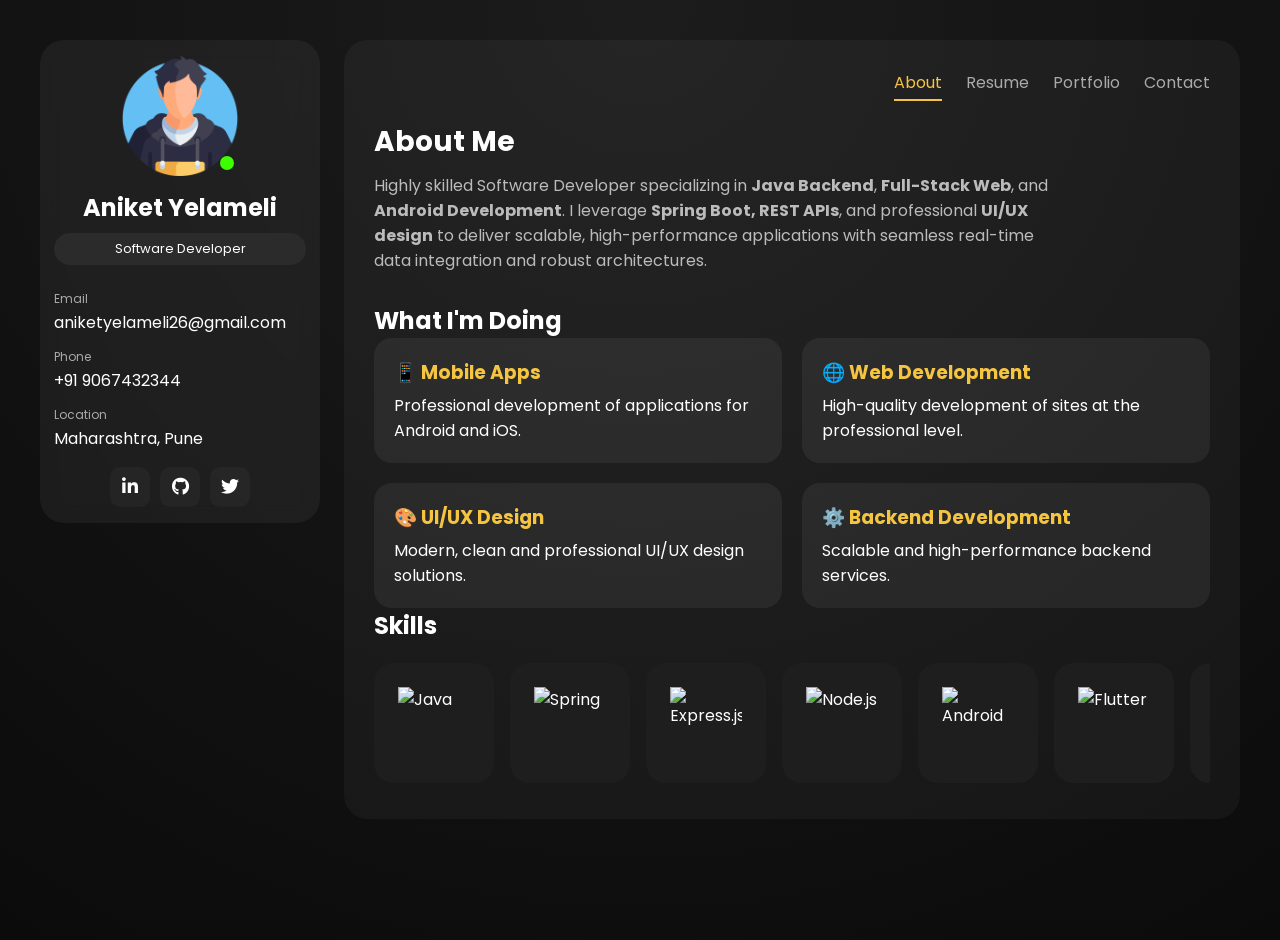
==== index.html @ 5f54858b "new porfolio" ====
<!DOCTYPE html>
<html lang="en">
<head>
  <meta charset="UTF-8" />
  <meta name="viewport" content="width=device-width, initial-scale=1.0" />
  <title>Aniket Yelameli | Portfolio</title>

  <!-- Fonts -->
  <link href="https://fonts.googleapis.com/css2?family=Poppins:wght@300;400;500;600&display=swap" rel="stylesheet">

  <!-- Icon library (Font Awesome free) -->
  <link rel="stylesheet" href="https://cdnjs.cloudflare.com/ajax/libs/font-awesome/6.4.0/css/all.min.css">
  <!-- Google Material Icons (for Android or other material icons) -->
  <link href="https://fonts.googleapis.com/icon?family=Material+Icons" rel="stylesheet">

  <!-- CSS -->
  <link rel="stylesheet" href="style.css" />
  <!-- Leaflet (OpenStreetMap) for interactive maps -->
  <link rel="stylesheet" href="https://unpkg.com/leaflet@1.9.4/dist/leaflet.css" />

</head>
<body>

<div class="container">

  <!-- ================= SIDEBAR ================= -->
  <aside class="sidebar">
    <div class="avatar">
      <img src="assets/avatar.png" alt="Aniket Yelameli">
      <span class="online"></span>
    </div>

    <h2>Aniket Yelameli</h2>
    <span class="role">Software Developer</span>

    <div class="info">
      <div class="info-item">
        <span>Email</span>
        <p>aniketyelameli26@gmail.com</p>
      </div>

      <div class="info-item">
        <span>Phone</span>
        <p>+91 9067432344</p>
      </div>

      <div class="info-item">
        <span>Location</span>
        <p>Maharashtra, Pune</p>
      </div>
    </div>

    <!-- Social links (replace usernames with yours) -->
    <div class="socials">
      <a class="social-link" href="https://www.linkedin.com/in/aniket-yelameli/" target="_blank" rel="noopener noreferrer" aria-label="LinkedIn">
        <i class="fab fa-linkedin-in" aria-hidden="true"></i>
      </a>
      <a class="social-link" href="https://github.com/Aniket-The-TechWhiz" target="_blank" rel="noopener noreferrer" aria-label="GitHub">
        <i class="fab fa-github" aria-hidden="true"></i>
      </a>
      <a class="social-link" href="https://twitter.com/your-username" target="_blank" rel="noopener noreferrer" aria-label="Twitter">
        <i class="fab fa-twitter" aria-hidden="true"></i>
      </a>
    </div>

    <button class="profile-toggle" aria-expanded="false">Show more</button>
  </aside>

  <!-- ================= MAIN ================= -->
  <main class="content">

    <!-- NAV -->
    <nav class="tabs">
      <a class="active" data-nav="about">About</a>
      <a data-nav="resume">Resume</a>
      <a data-nav="portfolio">Portfolio</a>
      <a data-nav="contact">Contact</a>
    </nav>

    <!-- ================= PAGES ================= -->
    <section class="section">

      <!-- ===== ABOUT ===== -->
      <div class="page active" data-page="about">
        <h1>About Me</h1>
        <div class="underline"></div>

        <p class="desc">
          Highly skilled Software Developer specializing in <b>Java Backend</b>, <b>Full-Stack Web</b>, 
            and <b>Android Development</b>. I leverage <b>Spring Boot, REST APIs</b>, and professional 
            <b>UI/UX design</b> to deliver scalable, high-performance applications with seamless 
            real-time data integration and robust architectures.
        </p>

        <h2 class="sub-title">What I'm Doing</h2>

        <div class="cards">
          <div class="card">
            <h3>📱 Mobile Apps</h3>
            <p>Professional development of applications for Android and iOS.</p>
          </div>

          <div class="card">
            <h3>🌐 Web Development</h3>
            <p>High-quality development of sites at the professional level.</p>
          </div>

          <div class="card">
            <h3>🎨 UI/UX Design</h3>
            <p>Modern, clean and professional UI/UX design solutions.</p>
          </div>

          <div class="card">
            <h3>⚙️ Backend Development</h3>
            <p>Scalable and high-performance backend services.</p>
          </div>
        </div>

        <h2 class="sub-title">Skills</h2>

        <div class="skills" aria-label="Skills carousel">
          <!-- App / Mobile (using Simple Icons CDN) -->
           <div class="skill"><img src="https://cdn.jsdelivr.net/gh/devicons/devicon/icons/java/java-original.svg" alt="Java"></div>
            <div class="skill"><img src="https://cdn.jsdelivr.net/gh/devicons/devicon/icons/spring/spring-original.svg" alt="Spring"></div>
            <div class="skill"><img src="https://cdn.simpleicons.org/express" alt="Express.js"></div>
          <div class="skill"><img src="https://cdn.simpleicons.org/nodedotjs" alt="Node.js"></div>

          <div class="skill"><img src="https://cdn.simpleicons.org/android" alt="Android"></div>
          <div class="skill"><img src="https://cdn.simpleicons.org/flutter" alt="Flutter"></div>
          <div class="skill"><img src="https://cdn.simpleicons.org/dart" alt="Dart"></div>


          <!-- Web -->
          <div class="skill"><img src="https://cdn.simpleicons.org/html5" alt="HTML5"></div>
          <div class="skill"><img src="https://cdn.jsdelivr.net/gh/devicons/devicon/icons/css3/css3-original.svg" alt="CSS3"></div>
          <div class="skill"><img src="https://cdn.simpleicons.org/javascript" alt="JavaScript"></div>
          <div class="skill"><img src="https://cdn.simpleicons.org/react" alt="React"></div>


          <!-- Backend / Tools -->

          <div class="skill"><img src="https://cdn.simpleicons.org/mysql" alt="MySQL"></div>
          <div class="skill"><img src="https://cdn.simpleicons.org/mongodb" alt="MongoDB"></div>

          <div class="skill"><img src="https://cdn.simpleicons.org/git" alt="Git"></div>
          <div class="skill"><img src="https://cdn.simpleicons.org/postman" alt="Postman"></div>
          <div class="skill"><img src="https://cdn.jsdelivr.net/gh/devicons/devicon/icons/maven/maven-original.svg" alt="Maven"></div>



        </div>
      </div>

      <!-- ===== RESUME ===== -->
      <div class="page" data-page="resume">
        <h1>Resume</h1>
        <div class="underline"></div>

        <div class="resume-block">
          <h2>Education</h2>

          <div class="timeline">
            <div class="timeline-item">
              <span class="dot"></span>
              <div>
                <h3>Trinity Academy of Engineering</h3>
                <p>B.E. in Computer Engineering • 2024 — 2027</p>
              </div>
            </div>

            <div class="timeline-item">
              <span class="dot"></span>
              <div>
                <h3>Jayawantrao Sawant Polytechnic</h3>
                <p>Diploma in Computer Engineering • 2021 — 2024</p>
              </div>
            </div>
          </div>
        </div>

        <div class="resume-block">
          <h2>Experience</h2>

          <div class="timeline">

            <div class="timeline-item">
              <span class="dot"></span>
              <div>
                <h3>Java Development Intern — ShadowFox</h3>
                <p>Aug 2025 — Sep 2025</p>
                <ul>
                  <li>Built a real-time chat application using Core Java and Socket Programming</li>
                  <li>Implemented client–server communication with multithreading</li>
                </ul>
              </div>
            </div>

            <div class="timeline-item">
              <span class="dot"></span>
              <div>
                <h3>Android Developer — Proazure Software Solutions Pvt. Ltd.</h3>
                <p>Jun 2023 — Jul 2023</p>
                <ul>
                  <li>Developed an Earthquake Alert System Android application</li>
                  <li>Integrated Arduino sensor data and real-time alert visualization</li>
                </ul>
              </div>
            </div>

          </div>
        </div>
        <!-- Resume download -->
        <div class="resume-download">
          <a href="assets/resume.pdf" download class="download-btn" aria-label="Download resume">Download Resume</a>
        </div>
      </div>

      <!-- ===== PORTFOLIO ===== -->
      <div class="page" data-page="portfolio">
        <h1>Portfolio</h1>
        <div class="underline"></div>

        <div class="portfolio-filters">
          <span class="filter active" data-filter="all">All</span>
          <span class="filter" data-filter="app">Applications</span>
          <span class="filter" data-filter="web">Web</span>
          <span class="filter" data-filter="uiux">UI/UX</span>
        </div>

        <div class="portfolio-grid">
          <div class="portfolio-card" data-type="app">
            <a class="project-link" href="#" target="_blank" rel="noopener noreferrer">
              <img src="assets/earthquake.jpg" alt="Earthquake Alert App">
              <h3>Earthquake Alert App </h3>
              <p>Applications</p>
            </a>
          </div>

          <div class="portfolio-card" data-type="app">
            <a class="project-link" href="#" target="_blank" rel="noopener noreferrer">
              <img src="assets/trav.png" alt="Traveling App">
              <h3>Traveling App </h3>
              <p>Applications</p>
            </a>
          </div>

          <div class="portfolio-card" data-type="app">
            <a class="project-link" href="#" target="_blank" rel="noopener noreferrer">
              <img src="assets/chat.png" alt="Chat App">
              <h3>Chat App </h3>
              <p>Applications</p>
            </a>
          </div>

          <div class="portfolio-card" data-type="app">
            <a class="project-link" href="#" target="_blank" rel="noopener noreferrer">
              <img src="assets/agri.png" alt="Krishirath App">
              <h3>Krishirath App</h3>
              <p>Applications</p>
            </a>
          </div>

          <div class="portfolio-card" data-type="web">
            <a class="project-link" href="#" target="_blank" rel="noopener noreferrer">
              <img src="assets/edu.jpeg" alt="Edu Platform">
              <h3>Edu Platform</h3>
              <p>Web</p>
            </a>
          </div>

          <div class="portfolio-card" data-type="web">
            <a class="project-link" href="#" target="_blank" rel="noopener noreferrer">
              <img src="assets/idp.jpeg" alt="IDP Generation System">
              <h3>IDP Generation System</h3>
              <p>Web</p>
            </a>
          </div>

          <div class="portfolio-card" data-type="web">
            <a class="project-link" href="#" target="_blank" rel="noopener noreferrer">
              <img src="assets/ecom.jpeg" alt="E-Commerce Platform">
              <h3>E-Commerce Platform</h3>
              <p>Web</p>
            </a>
          </div>

          <div class="portfolio-card" data-type="web">
            <a class="project-link" href="#" target="_blank" rel="noopener noreferrer">
              <img src="assets/realestate.jpeg" alt="Real Estate Platform">
              <h3>Real Estate Platform</h3>
              <p>Web</p>
            </a>
          </div>

          <div class="portfolio-card" data-type="web">
            <a class="project-link" href="#" target="_blank" rel="noopener noreferrer">
              <img src="assets/gdg.png" alt="GDGoC TAE Website">
              <h3>GDGoC TAE Website</h3>
              <p>Web</p>
            </a>
          </div>
        </div>
      </div>

      
      <!-- ===== CONTACT ===== -->
 <div class="page" data-page="contact">
  <h1>Contact</h1>
  <div class="underline"></div>

  <div class="contact-grid">
    <div class="map-card">
      <div id="map" aria-label="Map showing location"></div>
      <p class="map-fallback">If the map doesn't load, <a href="https://maps.app.goo.gl/5RehhEoPbHLemxyK8?g_st=aw" target="_blank" rel="noopener noreferrer">open in Google Maps</a>.</p>
    </div>

    <form id="contact-form" class="contact-form">
      <input id="c-name" name="name" type="text" placeholder="Full name" required>
      <input id="c-email" name="email" type="email" placeholder="Email address" required>
      <input id="c-subject" name="subject" type="text" placeholder="Subject">
      <textarea id="c-message" name="message" placeholder="Your Message" required></textarea>
      <button id="c-submit" type="submit">Send Message</button>
      <div id="contact-status" style="margin-top: 10px; color: #f5c542; font-size: 14px;" aria-live="polite"></div>
    </form>
  </div>
</div>

    </section>
  </main>
</div>

  <!-- MOBILE NAV (visible on small screens) -->
  <nav class="mobile-nav" aria-label="Mobile Navigation">
    <a data-nav="about" class="active">About</a>
    <a data-nav="resume">Resume</a>
    <a data-nav="portfolio">Portfolio</a>
    <a data-nav="contact">Contact</a>
  </nav>

<!-- JS -->
<!-- Leaflet JS -->
<script src="https://unpkg.com/leaflet@1.9.4/dist/leaflet.js"></script>
<script src="script.js"></script>

</body>
</html>
---- style.css ----
* {
  margin: 0;
  padding: 0;
  box-sizing: border-box;
  font-family: 'Poppins', sans-serif;
}

body {
  background: radial-gradient(circle at top, #1c1c1c, #0b0b0b);
  color: #fff;
  min-height: 100vh;
}

.container {
  display: flex;
  max-width: 1200px;
  margin: 40px auto;
  gap: 24px;
}

.sidebar {
  flex: 0 0 280px;
}

/* Hide the mobile profile toggle on larger screens; only show under mobile media query */
.profile-toggle {
  display: none;
}


/* SIDEBAR */
.sidebar {
  width: 280px;
  background: rgba(255,255,255,0.05);
  border-radius: 24px;
  padding: 16px 14px;
  text-align: center;
  backdrop-filter: blur(10px);
  display: flex;
  flex-direction: column;
  justify-content: flex-start;
}

.avatar {
  position: relative;
  width: 120px;
  height: 120px;
  margin: auto;
  margin-bottom: 8px;
}

.avatar img {
  width: 100%;
  border-radius: 20px;
}

.online {
  position: absolute;
  bottom: 6px;
  right: 6px;
  width: 14px;
  height: 14px;
  background: #3cff00;
  border-radius: 50%;
}

/* Online pulsing animation */
.online {
  box-shadow: 0 0 0 rgba(60,255,0,0.6);
  animation: pulseOnline 1.6s infinite ease-in-out;
}

@keyframes pulseOnline {
  0% {
    box-shadow: 0 0 0 0 rgba(60,255,0,0.6);
    transform: scale(1);
  }
  50% {
    box-shadow: 0 0 0 8px rgba(60,255,0,0);
    transform: scale(1.05);
  }
  100% {
    box-shadow: 0 0 0 0 rgba(60,255,0,0.6);
    transform: scale(1);
  }
}

@media (prefers-reduced-motion: reduce) {
  .online {
    animation: none;
  }
}

.sidebar h2 {
  margin-top: 6px;
}

.role {
  background: #2b2b2b;
  padding: 6px 12px;
  border-radius: 20px;
  font-size: 13px;
  display: inline-block;
  margin: 8px 0;
}

.socials {
  margin-top: 8px;
  display: flex;
  justify-content: center;
  gap: 10px;
}

.social-link {
  display: inline-flex;
  align-items: center;
  justify-content: center;
  width: 40px;
  height: 40px;
  border-radius: 10px;
  background: rgba(255,255,255,0.03);
  color: inherit;
  text-decoration: none;
  transition: background 160ms ease, transform 120ms ease;
}

.social-link i {
  font-size: 18px;
}

.social-link:hover {
  background: rgba(245,197,66,0.14);
  transform: translateY(-3px);
}

.info {
  margin-top: 12px;
  text-align: left;
}

.info-item {
  margin-bottom: 8px;
}

.info-item span {
  color: #aaa;
  font-size: 12px;
}

/* CONTENT */
.content {
  flex: 1;
  background: rgba(255,255,255,0.04);
  border-radius: 24px;
  padding: 30px;
}

/* Modern, subtle overlay scrollbar for main content */
.content {
  scrollbar-width: thin; /* Firefox */
  scrollbar-color: rgba(255,255,255,0.06) transparent;
}

.content::-webkit-scrollbar {
  width: 8px;
  height: 8px;
}

.content::-webkit-scrollbar-track {
  background: transparent;
}

.content::-webkit-scrollbar-thumb {
  background: rgba(255,255,255,0.06);
  border-radius: 8px;
  transition: background 160ms ease;
}

.content:hover::-webkit-scrollbar-thumb {
  background: rgba(255,255,255,0.18);
}

/* Optional: make scrollbar slightly more visible while focusing the content */
.content:focus-within::-webkit-scrollbar-thumb {
  background: rgba(255,255,255,0.18);
}

/* NAV */
.tabs {
  display: flex;
  gap: 24px;
  justify-content: flex-end;
  margin-bottom: 20px;
}

.tabs a {
  color: #aaa;
  cursor: pointer;
}

.tabs a.active {
  color: #f5c542;
}

/* SECTION */
.section h1 {
  font-size: 28px;
  margin-bottom: 10px;
}

.desc {
  color: #bbb;
  max-width: 700px;
  margin-bottom: 30px;
}

/* CARDS */
.cards {
  display: grid;
  grid-template-columns: repeat(2, 1fr);
  gap: 20px;
}

.card {
  background: rgba(255,255,255,0.06);
  border-radius: 18px;
  padding: 20px;
}

.card h3 {
  color: #f5c542;
  margin-bottom: 6px;
}

/* SKILLS */
.skills {
  display: flex;
  gap: 16px;
  margin-top: 20px;
  overflow-x: auto;
  -webkit-overflow-scrolling: touch;
  padding-bottom: 6px;
  scroll-snap-type: x mandatory;
  scrollbar-width: thin;
  scrollbar-color: rgba(255,255,255,0.2) transparent;
}

.skill {
  flex: 0 0 auto;
  width: 120px;
  height: 120px;
  background: #1e1e1e;
  border-radius: 20px;
  display: grid;
  place-items: center;
  scroll-snap-align: center;
}

.skill img {
  width: 72px;
  height: 72px;
  object-fit: contain;
  display: block;
}

/* Ensure SVG icons inherit a neutral background and scale nicely */
.skill img svg {
  width: 100%;
  height: 100%;
}

/* Webkit scrollbar styles for the skills row */
.skills::-webkit-scrollbar {
  height: 8px;
}
.skills::-webkit-scrollbar-track {
  background: transparent;
}
.skills::-webkit-scrollbar-thumb {
  background: rgba(255,255,255,0.18);
  border-radius: 8px;
}

/* RESUME */
.resume-block {
  margin-top: 30px;
}

.resume-block h2 {
  margin-bottom: 20px;
  color: #f5c542;
}

.timeline {
  position: relative;
  padding-left: 20px;
}

.timeline::before {
  content: "";
  position: absolute;
  left: 4px;
  top: 0;
  width: 2px;
  height: 100%;
  background: rgba(255,255,255,0.1);
}

.timeline-item {
  display: flex;
  gap: 16px;
  margin-bottom: 26px;
}

.timeline-item .dot {
  width: 10px;
  height: 10px;
  background: #f5c542;
  border-radius: 50%;
  margin-top: 6px;
}

.timeline-item h3 {
  font-size: 15px;
}

.timeline-item p {
  font-size: 13px;
  color: #aaa;
  margin-bottom: 6px;
}

.timeline-item ul {
  padding-left: 18px;
  color: #bbb;
  font-size: 13px;
}

/* PORTFOLIO */
.portfolio-filters {
  display: flex;
  gap: 20px;
  margin: 20px 0 30px;
  font-size: 14px;
}

.filter {
  cursor: pointer;
  color: #aaa;
}

.filter.active {
  color: #f5c542;
}

.portfolio-grid {
  display: grid;
  grid-template-columns: repeat(3, 1fr);
  gap: 22px;
}

.portfolio-card {
  background: #ffffff;
  border-radius: 18px;
  padding: 24px;
  text-align: center;
  transition: 0.3s ease;
}

/* Hover overlay with eye icon */
.portfolio-card {
  position: relative;
  overflow: hidden;
  cursor: pointer;
}

.portfolio-card::before {
  content: "";
  position: absolute;
  inset: 0;
  background: rgba(0,0,0,0.5);
  opacity: 0;
  transition: opacity 200ms ease;
  z-index: 1;
}

.portfolio-card::after {
  content: "👁";
  position: absolute;
  left: 50%;
  top: 50%;
  transform: translate(-50%, -50%) scale(0.9);
  font-size: 26px;
  color: #fff;
  opacity: 0;
  transition: opacity 180ms ease, transform 180ms ease;
  z-index: 2;
}

.portfolio-card:hover::before,
.portfolio-card:focus-within::before {
  opacity: 1;
}

.portfolio-card:hover::after,
.portfolio-card:focus-within::after {
  opacity: 1;
  transform: translate(-50%, -50%) scale(1);
}

.portfolio-card img {
  max-width: 120px;
  margin-bottom: 16px;
}

.portfolio-card .project-link {
  color: inherit;
  text-decoration: none;
  display: block;
  padding: 12px;
}

.portfolio-card .project-link h3 {
  color: #000;
  margin: 8px 0 6px;
}

.portfolio-card .project-link p {
  color: #555;
  margin: 0;
}

.portfolio-card h3 {
  color: #000;
  font-size: 15px;
}

.portfolio-card p {
  color: #555;
  font-size: 13px;
}

.portfolio-card:hover {
  transform: translateY(-6px);
}

/* COLOR VARIANTS */
.portfolio-card.dark {
  background: #000;
}

.portfolio-card.dark h3,
.portfolio-card.dark p {
  color: #fff;
}

.portfolio-card.pink {
  background: #d81b8c;
}

.portfolio-card.red {
  background: #e11d2e;
}

.portfolio-card.pink h3,
.portfolio-card.red h3,
.portfolio-card.pink p,
.portfolio-card.red p {
  color: #fff;
}
/* BLOG */
.blog-grid {
  display: grid;
  grid-template-columns: 2fr 1fr;
  gap: 22px;
}

.blog-card {
  background: #1c1c1c;
  border-radius: 20px;
  padding: 26px;
  transition: 0.3s;
}

.blog-card:hover {
  transform: translateY(-6px);
}

.blog-card .tag {
  font-size: 12px;
  color: #f5c542;
}

.blog-card .date {
  font-size: 12px;
  color: #aaa;
  display: block;
  margin-top: 12px;
}

.blog-card h2 {
  margin: 14px 0;
  font-size: 22px;
}

.blog-card h3 {
  margin: 14px 0;
  font-size: 16px;
}

.blog-card p {
  color: #bbb;
  font-size: 14px;
}

/* FEATURED */
.blog-card.featured {
  background: linear-gradient(135deg, #7c3aed, #9333ea);
}
/* CONTACT */
.contact-grid {
  display: grid;
  grid-template-columns: 1fr 1fr;
  gap: 22px;
}

.map-card {
  border-radius: 20px;
  overflow: hidden;
}

/* Map styles */
#map {
  width: 100%;
  height: 320px;
  border-radius: 12px;
  overflow: hidden;
  margin-bottom: 8px;
}

.map-fallback {
  font-size: 14px;
  color: #bbb;
}

/* Pulsing marker using a DivIcon */
.pulse-marker {
  position: relative;
  width: 20px;
  height: 20px;
  margin-left: -10px; /* center horizontally */
  margin-top: -10px;  /* center vertically */
}
.pulse-marker::before {
  content: "";
  position: absolute;
  left: 50%;
  top: 50%;
  width: 20px;
  height: 20px;
  transform: translate(-50%, -50%);
  background: #f5c542;
  border-radius: 50%;
  box-shadow: 0 0 0 rgba(245,197,66,0.7);
  animation: pulse 1.6s infinite;
}
.pulse-marker::after {
  content: "";
  position: absolute;
  left: 50%;
  top: 50%;
  width: 8px;
  height: 8px;
  transform: translate(-50%, -50%);
  background: #fff;
  border-radius: 50%;
}

@keyframes pulse {
  0% {
    box-shadow: 0 0 0 0 rgba(245,197,66,0.9);
    transform: translate(-50%, -50%) scale(1);
  }
  70% {
    box-shadow: 0 0 0 16px rgba(245,197,66,0);
    transform: translate(-50%, -50%) scale(1.05);
  }
  100% {
    box-shadow: 0 0 0 0 rgba(245,197,66,0);
    transform: translate(-50%, -50%) scale(1);
  }
}

.map-card iframe {
  width: 100%;
  height: 100%;
  min-height: 340px;
  border: 0;
}

.contact-form {
  background: #1c1c1c;
  border-radius: 20px;
  padding: 26px;
  display: flex;
  flex-direction: column;
  gap: 16px;
}

.contact-form input,
.contact-form textarea {
  background: #000;
  border: none;
  border-radius: 14px;
  padding: 14px;
  color: #fff;
  font-size: 14px;
}

.contact-form textarea {
  resize: none;
  height: 120px;
}

.contact-form button {
  background: #f5c542;
  color: #000;
  border: none;
  padding: 14px;
  border-radius: 14px;
  font-weight: 600;
  cursor: pointer;
}

.contact-form button:hover {
  opacity: 0.85;
}

/* Resume download button */
.resume-download {
  margin-top: 20px;
}

.download-btn {
  display: inline-block;
  background: #f5c542;
  color: #000;
  padding: 12px 20px;
  border-radius: 12px;
  font-weight: 600;
  text-decoration: none;
}

.download-btn:hover {
  opacity: 0.9;
}
/* MOBILE NAV */
.mobile-nav {
  display: none;
}

/* RESPONSIVE */
@media (max-width: 900px) {

  .container {
    flex-direction: column;
    margin: 0;
    padding: 14px;
  }

  .sidebar {
    width: 100%;
    display: flex;
    flex-direction: column;
    align-items: center;
    gap: 12px;
    padding: 16px;
  }

  /* On mobile hide most profile details; show image and role only */
  .sidebar h2,
  .sidebar .info,
  .socials {
    display: none;
  }

  /* Show more toggle visible on mobile */
  .profile-toggle {
    display: inline-block;
    margin-left: auto;
    background: transparent;
    color: #f5c542;
    border: 1px solid rgba(255,255,255,0.06);
    padding: 6px 10px;
    border-radius: 10px;
    font-size: 13px;
    cursor: pointer;
  }

  /* When expanded, reveal the hidden profile details and stack vertically */
  .sidebar.expanded h2,
  .sidebar.expanded .info,
  .sidebar.expanded .socials {
    display: block;
    width: 100%;
    text-align: center;
  }

  /* Make the info items stack and center on mobile */
  .sidebar.expanded .info {
    text-align: center;
    margin-top: 12px;
  }

  .sidebar.expanded .info .info-item {
    display: block;
  }

  .sidebar.expanded .socials {
    display: flex;
    justify-content: center;
    gap: 12px;
    margin-top: 10px;
  }

  .avatar {
    width: 96px;
    height: 96px;
  }

  .role {
    font-size: 12px;
  }

  .content {
    padding: 20px;
  }

  .tabs {
    display: none;
  }

  /* MOBILE NAV */
  .mobile-nav {
    display: flex;
    justify-content: space-around;
    position: fixed;
    bottom: 0;
    left: 0;
    right: 0;
    background: #000;
    padding: 14px 0;
    border-top: 1px solid #222;
    z-index: 999;
  }

  .mobile-nav a {
    font-size: 12px;
    color: #aaa;
    text-decoration: none;
    display: flex;
    flex-direction: column;
    align-items: center;
    gap: 4px;
    font-size: 12px;
  }

  .mobile-nav a.active {
    color: #f5c542;
  }

  /* GRIDS */
  .cards,
  .blog-grid,
  .contact-grid {
    grid-template-columns: 1fr;
  }

  /* Portfolio grid: keep grid layout on mobile/tablet with 2 columns */
  .portfolio-grid {
    display: grid;
    grid-template-columns: repeat(2, 1fr);
    gap: 16px;
  }

  .blog-grid {
    gap: 16px;
  }

  /* Single column on very small screens */
  @media (max-width: 480px) {
    .portfolio-grid {
      grid-template-columns: 1fr;
    }
  }

  body {
    padding-bottom: 70px;
  }
}
.page {
  display: none;
  animation: fadeSlide 0.4s ease;
}

.page.active {
  display: block;
}

@keyframes fadeSlide {
  from {
    opacity: 0;
    transform: translateY(12px);
  }
  to {
    opacity: 1;
    transform: translateY(0);
  }
}

.card,
.portfolio-card,
.blog-card {
  transition: transform 0.3s ease, box-shadow 0.3s ease;
}

.card:hover,
.portfolio-card:hover,
.blog-card:hover {
  transform: translateY(-8px) scale(1.02);
  box-shadow: 0 20px 40px rgba(0,0,0,0.3);
}
.tabs a.active::after {
  content: "";
  display: block;
  height: 2px;
  width: 100%;
  background: #f5c542;
  margin-top: 4px;
}

/* Sticky sidebar on wide screens: keep left section fixed while right scrolls */
@media (min-width: 901px) {
  .container {
    align-items: flex-start;
  }

  .sidebar {
    position: sticky;
    top: 24px;
    max-height: calc(100vh - 48px);
    overflow: auto;
    z-index: 2;
  }

  /* Make content independently scrollable within viewport */
  .content {
    max-height: calc(100vh - 80px);
    overflow: auto;
  }
}


.message-card {
  padding: 14px;
  background: rgba(255,255,255,0.05);
  border: 1px solid #333;
  border-radius: 10px;
  margin-bottom: 10px;
}
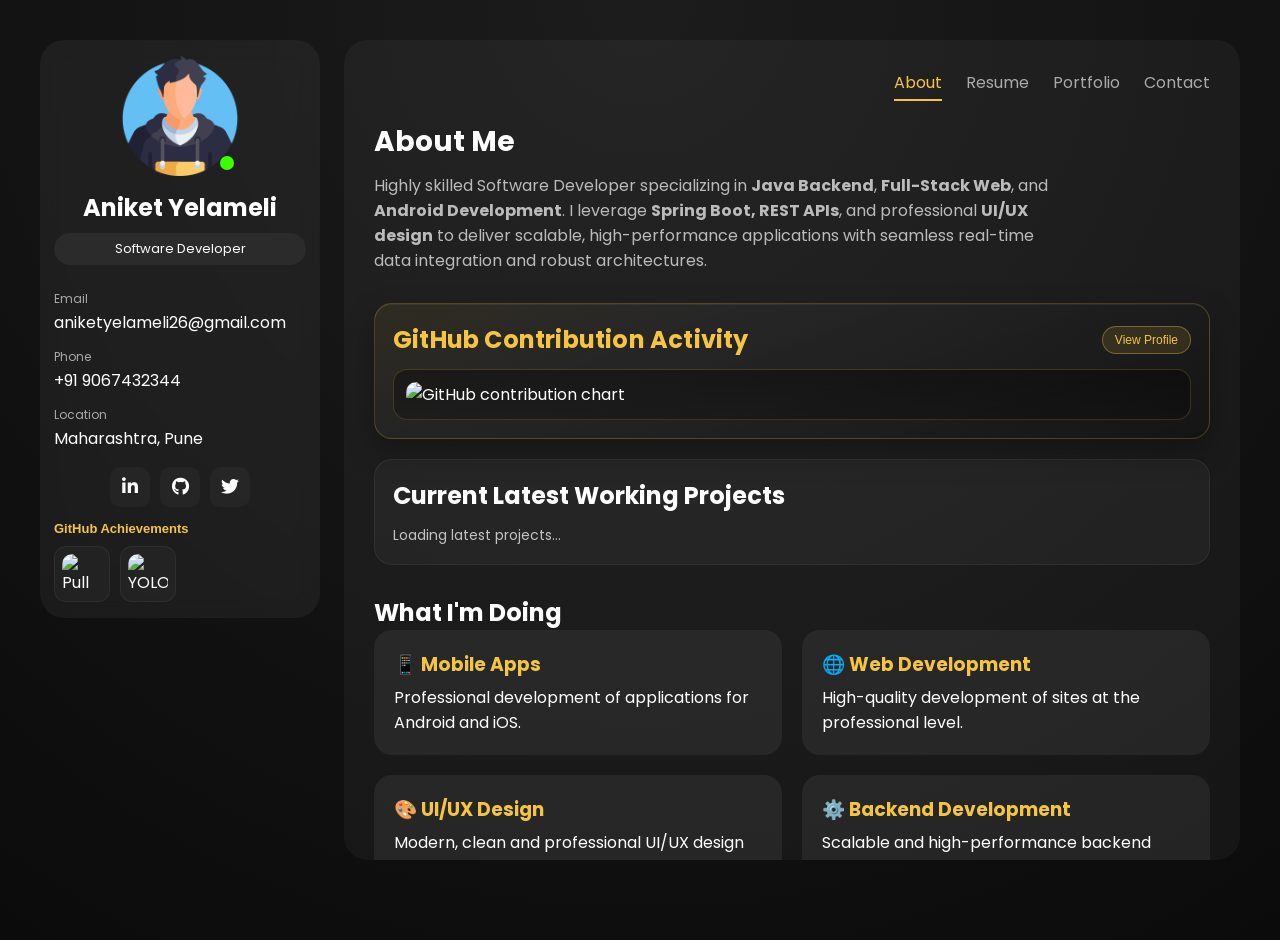
==== commit 337f4d43: "updated" ====
--- a/index.html
+++ b/index.html
@@ -58,9 +58,22 @@
       <a class="social-link" href="https://github.com/Aniket-The-TechWhiz" target="_blank" rel="noopener noreferrer" aria-label="GitHub">
         <i class="fab fa-github" aria-hidden="true"></i>
       </a>
-      <a class="social-link" href="https://twitter.com/your-username" target="_blank" rel="noopener noreferrer" aria-label="Twitter">
+      <a class="social-link" href="https://x.com/aniketyelamlei" target="_blank" rel="noopener noreferrer" aria-label="Twitter">
         <i class="fab fa-twitter" aria-hidden="true"></i>
       </a>
+    </div>
+
+    <div class="achievements" aria-label="GitHub achievements">
+      <h3>GitHub Achievements</h3>
+      <div class="achievement-list">
+        <a class="achievement-item" href="https://github.com/Aniket-The-TechWhiz?tab=achievements" target="_blank" rel="noopener noreferrer" aria-label="Pull Shark x2" data-title="Pull Shark x2">
+          <img src="https://github.githubassets.com/images/modules/profile/achievements/pull-shark-default.png" alt="Pull Shark achievement logo" loading="lazy">
+        </a>
+
+        <a class="achievement-item" href="https://github.com/Aniket-The-TechWhiz?tab=achievements" target="_blank" rel="noopener noreferrer" aria-label="YOLO" data-title="YOLO">
+          <img src="https://github.githubassets.com/images/modules/profile/achievements/yolo-default.png" alt="YOLO achievement logo" loading="lazy">
+        </a>
+      </div>
     </div>
 
     <button class="profile-toggle" aria-expanded="false">Show more</button>
@@ -91,6 +104,32 @@
             <b>UI/UX design</b> to deliver scalable, high-performance applications with seamless 
             real-time data integration and robust architectures.
         </p>
+
+        <div class="about-github" aria-label="GitHub activity and latest projects">
+          <section class="github-contributions">
+            <div class="about-section-head">
+              <h2 class="sub-title">GitHub Contribution Activity</h2>
+              <a href="https://github.com/Aniket-The-TechWhiz" target="_blank" rel="noopener noreferrer">View Profile</a>
+            </div>
+            <div class="contribution-layout">
+              <img
+                id="contributions-chart"
+                src="https://ghchart.rshah.org/f5c542/Aniket-The-TechWhiz"
+                alt="GitHub contribution chart"
+                loading="lazy"
+              >
+            </div>
+          </section>
+
+          <section class="latest-projects" aria-live="polite">
+            <div class="about-section-head">
+              <h2 class="sub-title">Current Latest Working Projects</h2>
+            </div>
+            <div id="latest-projects-list" class="latest-projects-list">
+              <p class="projects-loading">Loading latest projects...</p>
+            </div>
+          </section>
+        </div>
 
         <h2 class="sub-title">What I'm Doing</h2>
 
@@ -253,7 +292,7 @@
           </div>
 
           <div class="portfolio-card" data-type="app">
-            <a class="project-link" href="#" target="_blank" rel="noopener noreferrer">
+            <a class="project-link" href="https://github.com/Aniket-The-TechWhiz/Krishi_rath" target="_blank" rel="noopener noreferrer">
               <img src="assets/agri.png" alt="Krishirath App">
               <h3>Krishirath App</h3>
               <p>Applications</p>
@@ -261,7 +300,7 @@
           </div>
 
           <div class="portfolio-card" data-type="web">
-            <a class="project-link" href="#" target="_blank" rel="noopener noreferrer">
+            <a class="project-link" href="https://github.com/Aniket-The-TechWhiz/Edu_Platform" target="_blank" rel="noopener noreferrer">
               <img src="assets/edu.jpeg" alt="Edu Platform">
               <h3>Edu Platform</h3>
               <p>Web</p>
@@ -285,7 +324,7 @@
           </div>
 
           <div class="portfolio-card" data-type="web">
-            <a class="project-link" href="#" target="_blank" rel="noopener noreferrer">
+            <a class="project-link" href="https://real-estate-website-lime-theta.vercel.app/" target="_blank" rel="noopener noreferrer">
               <img src="assets/realestate.jpeg" alt="Real Estate Platform">
               <h3>Real Estate Platform</h3>
               <p>Web</p>
@@ -293,7 +332,7 @@
           </div>
 
           <div class="portfolio-card" data-type="web">
-            <a class="project-link" href="#" target="_blank" rel="noopener noreferrer">
+            <a class="project-link" href="https://gdgoc-tae.netlify.app/" target="_blank" rel="noopener noreferrer">
               <img src="assets/gdg.png" alt="GDGoC TAE Website">
               <h3>GDGoC TAE Website</h3>
               <p>Web</p>
--- a/style.css
+++ b/style.css
@@ -133,6 +133,80 @@
   transform: translateY(-3px);
 }
 
+.achievements {
+  margin-top: 14px;
+  text-align: left;
+}
+
+.achievements h3 {
+  font-size: 13px;
+  color: #f5c542;
+  margin-bottom: 10px;
+  font-weight: 600;
+}
+
+.achievement-list {
+  display: flex;
+  flex-wrap: wrap;
+  gap: 10px;
+}
+
+.achievement-item {
+  position: relative;
+  display: flex;
+  align-items: center;
+  justify-content: center;
+  width: 56px;
+  height: 56px;
+  padding: 6px;
+  border-radius: 12px;
+  background: rgba(255,255,255,0.03);
+  border: 1px solid rgba(255,255,255,0.05);
+  color: inherit;
+  text-decoration: none;
+  transition: border-color 160ms ease, transform 140ms ease;
+}
+
+.achievement-item:hover {
+  border-color: rgba(245,197,66,0.4);
+  transform: translateY(-2px);
+}
+
+.achievement-item img {
+  width: 40px;
+  height: 40px;
+  object-fit: contain;
+  border-radius: 10px;
+}
+
+.achievement-item::after {
+  content: attr(data-title);
+  position: absolute;
+  inset: 6px;
+  display: flex;
+  align-items: center;
+  justify-content: center;
+  text-align: center;
+  background: rgba(0,0,0,0.78);
+  border: 1px solid rgba(245,197,66,0.38);
+  color: #f5c542;
+  font-size: 11px;
+  line-height: 1.15;
+  padding: 6px 8px;
+  border-radius: 10px;
+  white-space: normal;
+  opacity: 0;
+  pointer-events: none;
+  transition: opacity 140ms ease, transform 140ms ease;
+  z-index: 3;
+}
+
+.achievement-item:hover::after,
+.achievement-item:focus-visible::after {
+  opacity: 1;
+  transform: none;
+}
+
 .info {
   margin-top: 12px;
   text-align: left;
@@ -212,6 +286,168 @@
   color: #bbb;
   max-width: 700px;
   margin-bottom: 30px;
+}
+
+.about-github {
+  display: grid;
+  gap: 20px;
+  margin-bottom: 30px;
+}
+
+.github-contributions,
+.latest-projects {
+  background: rgba(255,255,255,0.04);
+  border: 1px solid rgba(255,255,255,0.06);
+  border-radius: 18px;
+  padding: 18px;
+}
+
+.github-contributions {
+  position: relative;
+  background: linear-gradient(160deg, rgba(245,197,66,0.08), rgba(255,255,255,0.03) 30%, rgba(0,0,0,0.2) 100%);
+  border: 1px solid rgba(245,197,66,0.22);
+  box-shadow: inset 0 1px 0 rgba(255,255,255,0.06), 0 12px 30px rgba(0,0,0,0.28);
+}
+
+.github-contributions .sub-title {
+  color: #f5c542;
+  letter-spacing: 0.2px;
+}
+
+.github-contributions .about-section-head a {
+  background: rgba(245,197,66,0.12);
+  border: 1px solid rgba(245,197,66,0.35);
+  border-radius: 999px;
+  padding: 6px 12px;
+  font-size: 12px;
+  font-weight: 500;
+}
+
+.github-contributions .about-section-head a:hover {
+  background: rgba(245,197,66,0.2);
+  text-decoration: none;
+}
+
+.about-section-head {
+  display: flex;
+  align-items: center;
+  justify-content: space-between;
+  gap: 12px;
+  margin-bottom: 12px;
+}
+
+.about-section-head .sub-title {
+  margin: 0;
+}
+
+.about-section-head a {
+  color: #f5c542;
+  text-decoration: none;
+  font-size: 14px;
+}
+
+.about-section-head a:hover {
+  text-decoration: underline;
+}
+
+.contribution-layout {
+  width: 100%;
+  overflow-x: auto;
+  border-radius: 14px;
+  background: linear-gradient(180deg, rgba(0,0,0,0.35), rgba(0,0,0,0.2));
+  border: 1px solid rgba(245,197,66,0.18);
+  padding: 12px;
+}
+
+#contributions-chart {
+  display: block;
+  width: 100%;
+  min-width: 700px;
+  height: auto;
+  border-radius: 10px;
+  filter: saturate(1.02) contrast(1.03);
+}
+
+.latest-projects-list {
+  display: grid;
+  grid-template-columns: repeat(2, minmax(0, 1fr));
+  gap: 14px;
+}
+
+.latest-project-card {
+  background: rgba(255,255,255,0.06);
+  border-radius: 14px;
+  border: 1px solid rgba(255,255,255,0.06);
+  transition: transform 160ms ease, border-color 160ms ease;
+}
+
+.latest-project-card:hover {
+  transform: translateY(-4px);
+  border-color: rgba(245,197,66,0.5);
+}
+
+.latest-project-link {
+  color: inherit;
+  text-decoration: none;
+  display: block;
+  padding: 14px;
+}
+
+.latest-project-top {
+  display: flex;
+  align-items: center;
+  justify-content: space-between;
+  gap: 10px;
+  margin-bottom: 8px;
+}
+
+.latest-project-top h3 {
+  font-size: 15px;
+  color: #f5c542;
+}
+
+.latest-project-link p {
+  font-size: 13px;
+  color: #bdbdbd;
+  margin-bottom: 10px;
+  line-height: 1.45;
+}
+
+.project-language {
+  background: rgba(245,197,66,0.12);
+  color: #f5c542;
+  border: 1px solid rgba(245,197,66,0.25);
+  border-radius: 999px;
+  padding: 4px 8px;
+  font-size: 11px;
+  white-space: nowrap;
+}
+
+.latest-project-meta {
+  display: flex;
+  align-items: center;
+  flex-wrap: wrap;
+  gap: 8px 12px;
+  font-size: 12px;
+  color: #a9a9a9;
+}
+
+.meta-updated {
+  margin-left: auto;
+}
+
+.projects-loading {
+  color: #c3c3c3;
+  font-size: 14px;
+}
+
+.projects-loading a {
+  color: #f5c542;
+  text-decoration: none;
+}
+
+.projects-loading a:hover {
+  text-decoration: underline;
 }
 
 /* CARDS */
@@ -680,7 +916,8 @@
   /* On mobile hide most profile details; show image and role only */
   .sidebar h2,
   .sidebar .info,
-  .socials {
+  .socials,
+  .achievements {
     display: none;
   }
 
@@ -700,7 +937,8 @@
   /* When expanded, reveal the hidden profile details and stack vertically */
   .sidebar.expanded h2,
   .sidebar.expanded .info,
-  .sidebar.expanded .socials {
+  .sidebar.expanded .socials,
+  .sidebar.expanded .achievements {
     display: block;
     width: 100%;
     text-align: center;
@@ -721,6 +959,11 @@
     justify-content: center;
     gap: 12px;
     margin-top: 10px;
+  }
+
+  .sidebar.expanded .achievements {
+    text-align: left;
+    margin-top: 12px;
   }
 
   .avatar {
@@ -776,6 +1019,62 @@
     grid-template-columns: 1fr;
   }
 
+  .latest-projects-list {
+    grid-template-columns: 1fr;
+  }
+
+  .about-section-head {
+    flex-direction: column;
+    align-items: flex-start;
+  }
+
+  .contribution-layout {
+    overflow: hidden;
+    padding: 8px;
+  }
+
+  #contributions-chart {
+    min-width: 0;
+    width: 165%;
+    max-width: none;
+    transform: translateX(-39%);
+    transform-origin: left center;
+  }
+
+  .latest-project-meta {
+    flex-direction: row;
+    align-items: center;
+    justify-content: flex-start;
+    flex-wrap: wrap;
+    gap: 10px;
+  }
+
+  .meta-updated {
+    width: 100%;
+    margin-left: 0;
+  }
+
+  .latest-project-link {
+    padding: 12px;
+  }
+
+  .latest-project-link p,
+  .project-language {
+    display: none;
+  }
+
+  .latest-project-top {
+    margin-bottom: 10px;
+  }
+
+  .latest-project-top h3 {
+    font-size: 14px;
+  }
+
+  .latest-project-meta {
+    font-size: 11px;
+  }
+
   /* Portfolio grid: keep grid layout on mobile/tablet with 2 columns */
   .portfolio-grid {
     display: grid;
@@ -848,8 +1147,8 @@
   .sidebar {
     position: sticky;
     top: 24px;
-    max-height: calc(100vh - 48px);
-    overflow: auto;
+    max-height: none;
+    overflow: visible;
     z-index: 2;
   }
 
@@ -868,3 +1167,49 @@
   border-radius: 10px;
   margin-bottom: 10px;
 }
+/* Update these specific sections in your style.css */
+
+.portfolio-card {
+  position: relative;
+  overflow: hidden;
+  cursor: pointer;
+  padding: 0; /* Remove padding from card so link can fill it */
+}
+
+/* Ensure the link fills the entire card area */
+.portfolio-card .project-link {
+  display: block;
+  width: 100%;
+  height: 100%;
+  padding: 24px; /* Move the padding here */
+  color: inherit;
+  text-decoration: none;
+  z-index: 5;
+  position: relative;
+}
+
+/* The hover overlays must ignore mouse clicks */
+.portfolio-card::before {
+  content: "";
+  position: absolute;
+  inset: 0;
+  background: rgba(0,0,0,0.5);
+  opacity: 0;
+  transition: opacity 200ms ease;
+  z-index: 1;
+  pointer-events: none; /* CRITICAL: Allows clicks to pass through to the link */
+}
+
+.portfolio-card::after {
+  content: "👁";
+  position: absolute;
+  left: 50%;
+  top: 50%;
+  transform: translate(-50%, -50%) scale(0.9);
+  font-size: 26px;
+  color: #fff;
+  opacity: 0;
+  transition: opacity 180ms ease, transform 180ms ease;
+  z-index: 2;
+  pointer-events: none; /* CRITICAL: Allows clicks to pass through to the link */
+}
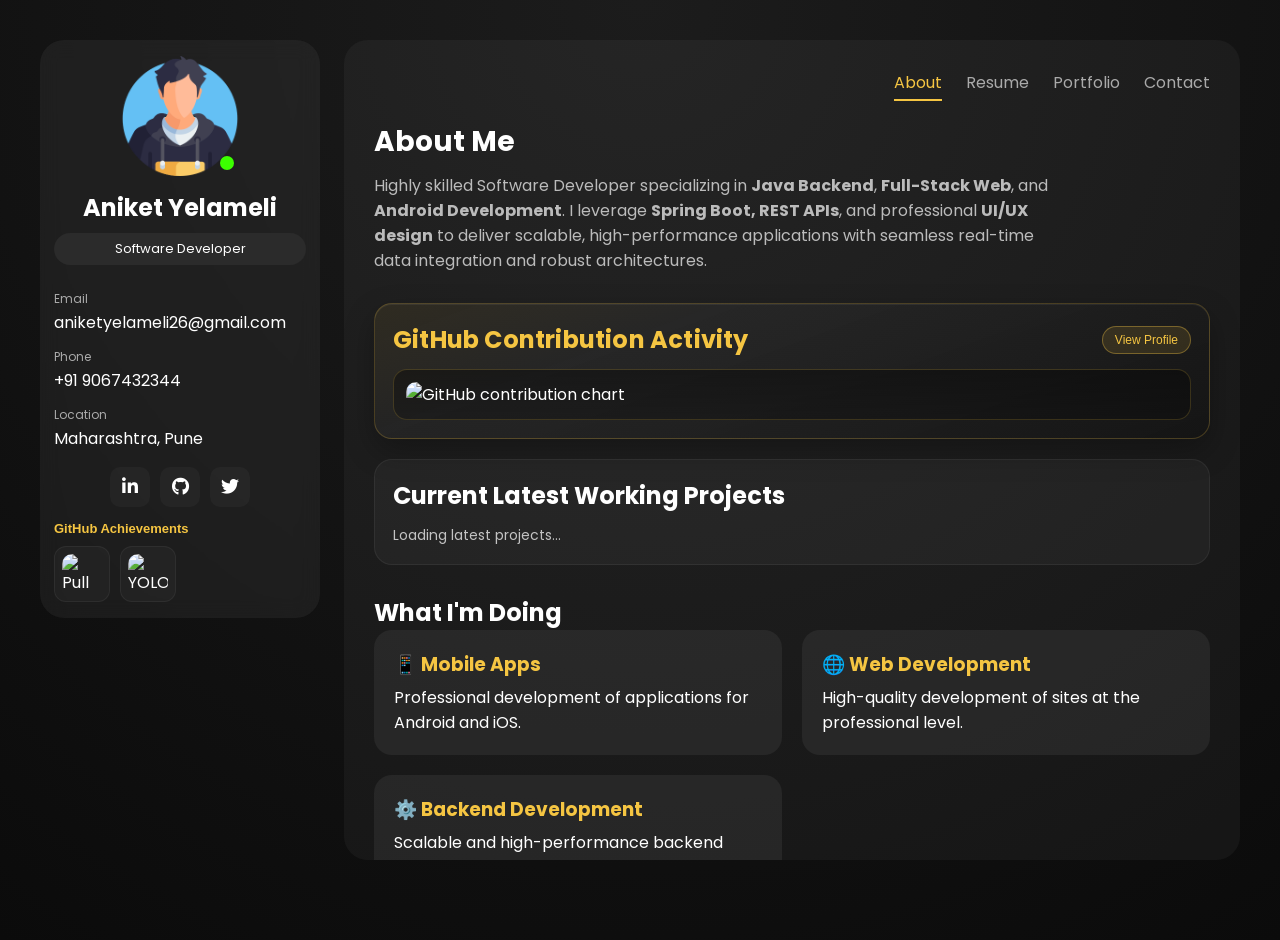
==== commit de8a3ce5: "updated the portfolio" ====
--- a/index.html
+++ b/index.html
@@ -145,11 +145,6 @@
           </div>
 
           <div class="card">
-            <h3>🎨 UI/UX Design</h3>
-            <p>Modern, clean and professional UI/UX design solutions.</p>
-          </div>
-
-          <div class="card">
             <h3>⚙️ Backend Development</h3>
             <p>Scalable and high-performance backend services.</p>
           </div>
@@ -259,79 +254,22 @@
         <h1>Portfolio</h1>
         <div class="underline"></div>
 
-        <div class="portfolio-filters">
-          <span class="filter active" data-filter="all">All</span>
-          <span class="filter" data-filter="app">Applications</span>
-          <span class="filter" data-filter="web">Web</span>
-          <span class="filter" data-filter="uiux">UI/UX</span>
-        </div>
+        <!-- Removed category filter buttons per request -->
 
         <div class="portfolio-grid">
-          <div class="portfolio-card" data-type="app">
-            <a class="project-link" href="#" target="_blank" rel="noopener noreferrer">
-              <img src="assets/earthquake.jpg" alt="Earthquake Alert App">
-              <h3>Earthquake Alert App </h3>
-              <p>Applications</p>
+          <div class="portfolio-card" data-type="web">
+            <a class="repo-badge" href="https://github.com/Aniket-The-TechWhiz/api-gateway-rate-limiter" target="_blank" rel="noopener noreferrer" aria-label="Open repository">
+              <i class="fab fa-github" aria-hidden="true"></i>
             </a>
-          </div>
-
-          <div class="portfolio-card" data-type="app">
-            <a class="project-link" href="#" target="_blank" rel="noopener noreferrer">
-              <img src="assets/trav.png" alt="Traveling App">
-              <h3>Traveling App </h3>
-              <p>Applications</p>
+            <a class="project-link" href="https://github.com/Aniket-The-TechWhiz/api-gateway-rate-limiter" target="_blank" rel="noopener noreferrer">
+              <div class="project-icon" aria-hidden="true"><i class="fas fa-network-wired"></i></div>
+              <h3>API Gateway Rate Limiter</h3>
+              <p>Gateway</p>
             </a>
           </div>
 
-          <div class="portfolio-card" data-type="app">
-            <a class="project-link" href="#" target="_blank" rel="noopener noreferrer">
-              <img src="assets/chat.png" alt="Chat App">
-              <h3>Chat App </h3>
-              <p>Applications</p>
-            </a>
-          </div>
-
-          <div class="portfolio-card" data-type="app">
-            <a class="project-link" href="https://github.com/Aniket-The-TechWhiz/Krishi_rath" target="_blank" rel="noopener noreferrer">
-              <img src="assets/agri.png" alt="Krishirath App">
-              <h3>Krishirath App</h3>
-              <p>Applications</p>
-            </a>
-          </div>
-
           <div class="portfolio-card" data-type="web">
-            <a class="project-link" href="https://github.com/Aniket-The-TechWhiz/Edu_Platform" target="_blank" rel="noopener noreferrer">
-              <img src="assets/edu.jpeg" alt="Edu Platform">
-              <h3>Edu Platform</h3>
-              <p>Web</p>
-            </a>
-          </div>
-
-          <div class="portfolio-card" data-type="web">
-            <a class="project-link" href="#" target="_blank" rel="noopener noreferrer">
-              <img src="assets/idp.jpeg" alt="IDP Generation System">
-              <h3>IDP Generation System</h3>
-              <p>Web</p>
-            </a>
-          </div>
-
-          <div class="portfolio-card" data-type="web">
-            <a class="project-link" href="#" target="_blank" rel="noopener noreferrer">
-              <img src="assets/ecom.jpeg" alt="E-Commerce Platform">
-              <h3>E-Commerce Platform</h3>
-              <p>Web</p>
-            </a>
-          </div>
-
-          <div class="portfolio-card" data-type="web">
-            <a class="project-link" href="https://real-estate-website-lime-theta.vercel.app/" target="_blank" rel="noopener noreferrer">
-              <img src="assets/realestate.jpeg" alt="Real Estate Platform">
-              <h3>Real Estate Platform</h3>
-              <p>Web</p>
-            </a>
-          </div>
-
-          <div class="portfolio-card" data-type="web">
+            <span class="live-dot" aria-hidden="true"></span>
             <a class="project-link" href="https://gdgoc-tae.netlify.app/" target="_blank" rel="noopener noreferrer">
               <img src="assets/gdg.png" alt="GDGoC TAE Website">
               <h3>GDGoC TAE Website</h3>
--- a/style.css
+++ b/style.css
@@ -426,14 +426,9 @@
 .latest-project-meta {
   display: flex;
   align-items: center;
-  flex-wrap: wrap;
-  gap: 8px 12px;
+  gap: 12px;
   font-size: 12px;
   color: #a9a9a9;
-}
-
-.meta-updated {
-  margin-left: auto;
 }
 
 .projects-loading {
@@ -647,6 +642,78 @@
 .portfolio-card img {
   max-width: 120px;
   margin-bottom: 16px;
+}
+
+/* Icon variant for projects that use an icon instead of an image */
+.project-icon {
+  width: 120px;
+  height: 120px;
+  display: grid;
+  place-items: center;
+  margin: 0 auto 16px;
+  background: #1e1e1e;
+  border-radius: 12px;
+}
+
+.project-icon i {
+  font-size: 48px;
+  color: #f5c542;
+}
+
+/* Repo badge in top-right of a project card */
+.portfolio-card .repo-badge {
+  position: absolute;
+  top: 12px;
+  right: 12px;
+  display: inline-flex;
+  align-items: center;
+  justify-content: center;
+  width: 36px;
+  height: 36px;
+  background: rgba(0,0,0,0.55);
+  color: #f5c542;
+  border-radius: 10px;
+  z-index: 6;
+  text-decoration: none;
+  transition: background 160ms ease, transform 120ms ease;
+}
+
+.portfolio-card .repo-badge:hover {
+  background: rgba(245,197,66,0.12);
+  transform: translateY(-2px);
+}
+
+/* Live indicator dot for live projects */
+.portfolio-card .live-dot {
+  position: absolute;
+  top: 12px;
+  right: 12px;
+  width: 12px;
+  height: 12px;
+  border-radius: 50%;
+  background: #3cff00;
+  box-shadow: 0 0 0 rgba(60,255,0,0.6);
+  z-index: 6;
+  animation: livePulse 1.6s infinite ease-in-out;
+  pointer-events: none;
+}
+
+@keyframes livePulse {
+  0% {
+    transform: scale(1);
+    box-shadow: 0 0 0 0 rgba(60,255,0,0.6);
+    opacity: 1;
+  }
+  50% {
+    transform: scale(1.25);
+    box-shadow: 0 0 0 8px rgba(60,255,0,0);
+    opacity: 0.8;
+  }
+  100% {
+    transform: scale(1);
+    box-shadow: 0 0 0 0 rgba(60,255,0,0.6);
+    opacity: 1;
+  }
 }
 
 .portfolio-card .project-link {
@@ -1045,13 +1112,7 @@
     flex-direction: row;
     align-items: center;
     justify-content: flex-start;
-    flex-wrap: wrap;
     gap: 10px;
-  }
-
-  .meta-updated {
-    width: 100%;
-    margin-left: 0;
   }
 
   .latest-project-link {
